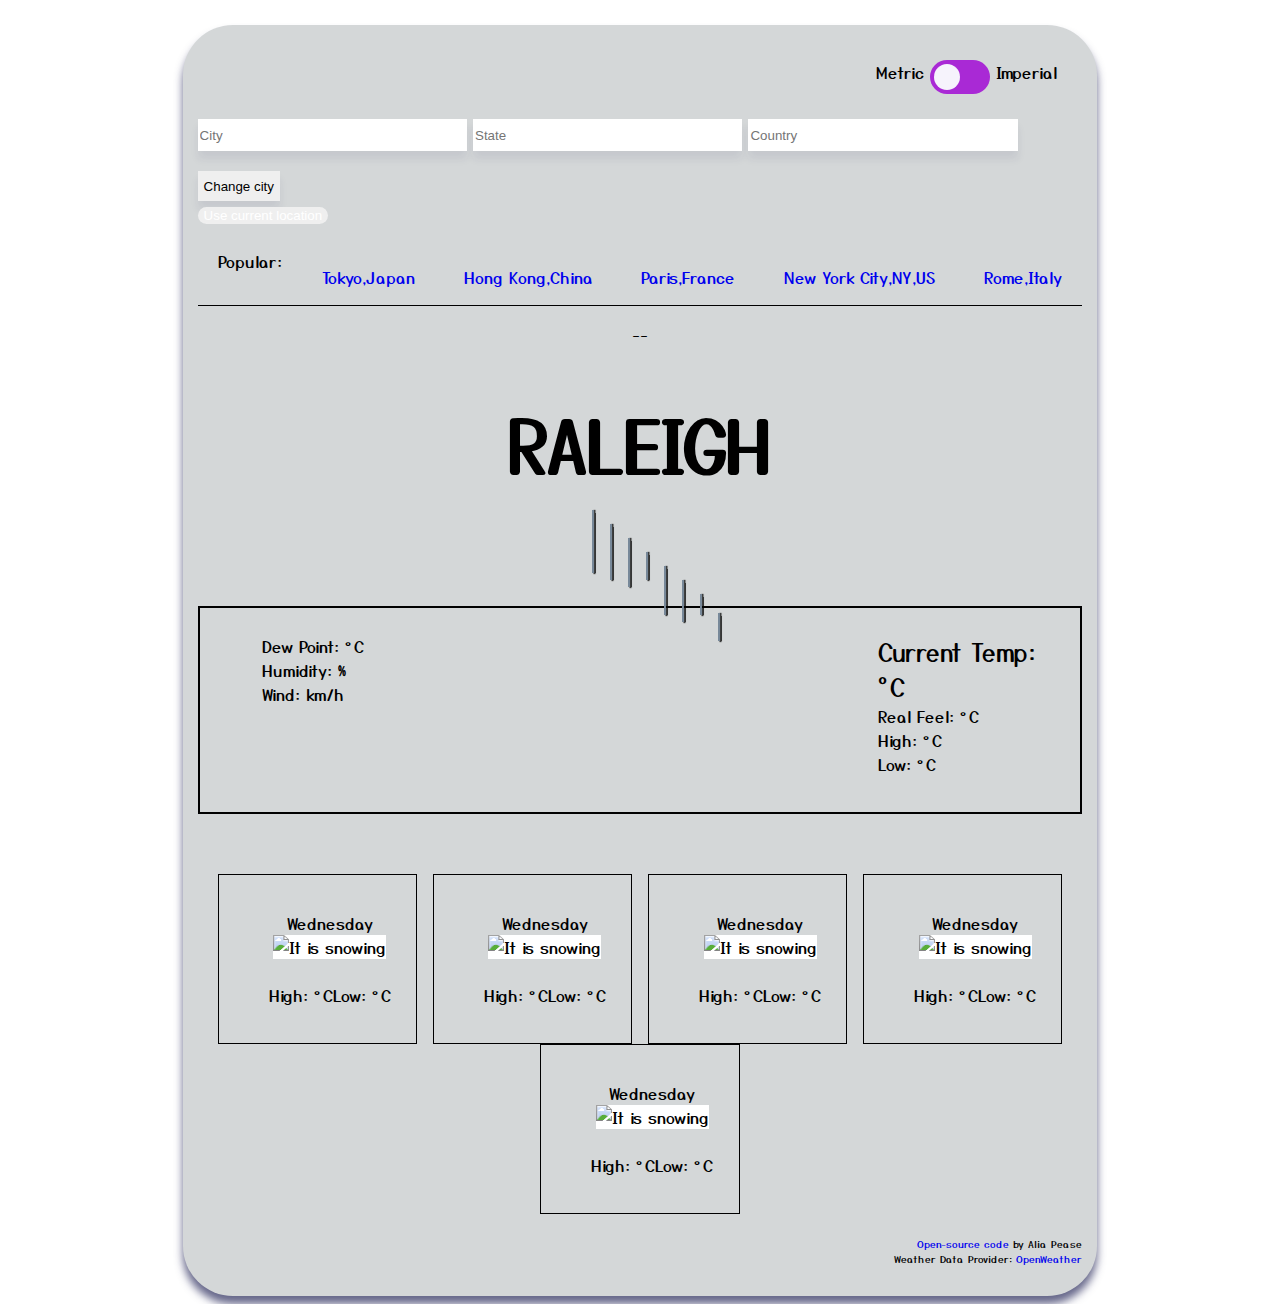
==== index.html @ 92ca6799 "finished sunny, working on foggy" ====
<!DOCTYPE html>
<html lang="en">
  <head>
    <link rel="preconnect" href="https://fonts.gstatic.com" />
    <link
      href="https://fonts.googleapis.com/css2?family=Yusei+Magic&display=swap"
      rel="stylesheet"
    />
    <meta charset="UTF-8" />
    <meta name="viewport" content="width=device-width, initial-scale=1.0" />
    <title>Weather App</title>
    <link
      href="https://cdn.jsdelivr.net/npm/bootstrap@5.0.0-beta1/dist/css/bootstrap.min.css"
      rel="stylesheet"
      integrity="sha384-giJF6kkoqNQ00vy+HMDP7azOuL0xtbfIcaT9wjKHr8RbDVddVHyTfAAsrekwKmP1"
      crossorigin="anonymous"
    />
    <link href="src/style.css" rel="stylesheet" />
    <script src="https://cdn.jsdelivr.net/npm/axios/dist/axios.min.js"></script>
  </head>
  <body>
    <div class="app">
      <div class="burger">
        <div class="line-1"></div>
        <div class="line-2"></div>
        <div class="line-3"></div>
      </div>
      <nav class="header-stuff">
        <!--Unit change bar-->
        <div id="current">
          <span id="metric">Metric</span>
          <label class="switch">
            <input type="checkbox" name="switchUnits" />
            <span class="slider round"></span>
          </label>
          <span id="Imperial">Imperial</span>
        </div>

        <!--Change City form-->
        <div class="cityForm">
          <div id="form">
            <form class="changeCity">
              <input type="text" placeholder="City" class="cityInput" />
              <input type="text" placeholder="State" class="stateInput" />
              <input type="text" placeholder="Country" class="countryInput" />
              <br />
              <div class="buttons">
                <input
                  type="submit"
                  value="Change city"
                  class="citySubmit"
                  id="citySubmit"
                />

                <div id="button">
                  <button id="currentLocation">Use current location</button>
                </div>
              </div>
            </form>
          </div>
        </div>
        <br />

        <!--Popular city tabs-->
        <nav class="crumbs">
          <div class="popular">Popular:</div>
          <ul class="pop-links">
            <li class="crumb" id="Tokyo">
              <a href="#">Tokyo,Japan</a>
            </li>
            <li class="crumb" id="Hong-Kong">
              <a href="#">Hong Kong,China</a>
            </li>
            <li class="crumb" id="Paris">
              <a href="#">Paris,France</a>
            </li>
            <li class="crumb" id="NY">
              <a href="#">New York City,NY,US</a>
            </li>
            <li class="crumb" id="Rome">
              <a href="#">Rome,Italy</a>
            </li>
          </ul>
        </nav>
      </nav>

      <!--current city display-->
      <div id="currentCity">
        <p>
          <span class="date">--</span>
        </p>
        <h1 id="search">Raleigh</h1>

        <p id="coordinates"></p>
      </div>
      <br /><br />
      <div class="currentWeather">
        <div class="extraBox cbox">
          <ul>
            <li class="extra">
              Dew Point: <span id="dew" class="unit-0"></span
              ><span class="unit">°C</span>
            </li>
            <li class="extra">Humidity: <span id="humidity"></span>%</li>
            <li class="extra">
              Wind: <span class="windDi"></span
              ><span class="unit-1" id="wind"></span
              ><span class="unit1">km/h</span> <span class="windDe"></span>
            </li>
          </ul>
        </div>
        <div class="imgBox cbox">
          <div class="weather-img">
            <div class="rain-cloud">
              <div class="mist mist_style_1"></div>
              <div class="weather-ani fog">
                <div class="misty"></div>
                <div class="misty"></div>
                <div class="misty"></div>
                <div class="misty"></div>
                <div class="misty"></div>
                <div class="misty"></div>
                <div class="misty"></div>
                <div class="misty"></div>
              </div>
            </div>
          </div>
          <br />
          <h2 id="weatherDescription" class="weatherD"></h2>
        </div>
        <div class="dateBox cbox">
          <ul>
            <li id="tempNow">
              Current Temp:
              <span class="tempNum unit-0"></span><span class="unit">°C</span>
            </li>
            <li>
              Real Feel:
              <span class="realFeel unit-0"></span><span class="unit">°C</span>
            </li>
            <li>
              High:
              <span class="temp-max unit-0"></span><span class="unit">°C</span>
            </li>

            <li>
              Low:
              <span class="temp-min unit-0"></span>
              <span class="unit">°C</span>
            </li>
          </ul>
        </div>
      </div>

      <br /><br />

      <div class="fiveDay">
        <div class="day1 future">
          <ul>
            <li class="date1">Wednesday</li>
            <li>
              <img
                class="img1 icon"
                src="https://ssl.gstatic.com/onebox/weather/48/snow_s_cloudy.png"
                alt="It is snowing"
              />
            </li>
            <li class="weatherD" id="weather-1"></li>
            <br />
            <li>
              <div class="highLow">
                <div id="high1">
                  High: <span class="tempNum1 unit-0"></span
                  ><span class="unit">°C</span>
                </div>
                <div id="low1">
                  Low: <span class="tempNum1-1 unit-0"></span
                  ><span class="unit">°C</span>
                </div>
              </div>
            </li>
          </ul>
        </div>
        <div class="day2 future">
          <ul>
            <li class="date2">Wednesday</li>
            <li>
              <img
                class="img2 icon"
                src="https://ssl.gstatic.com/onebox/weather/48/snow_s_cloudy.png"
                alt="It is snowing"
              />
            </li>
            <li class="weatherD" id="weather-2"></li>
            <br />
            <li>
              <div class="highLow">
                <div id="high2">
                  High: <span class="tempNum2 unit-0"></span
                  ><span class="unit">°C</span>
                </div>
                <div id="low2">
                  Low:
                  <span class="tempNum2-2 unit-0"></span>
                  <span class="unit">°C</span>
                </div>
              </div>
            </li>
          </ul>
        </div>
        <div class="day3 future">
          <ul>
            <li class="date3">Wednesday</li>
            <li>
              <img
                class="img3 icon"
                src="https://ssl.gstatic.com/onebox/weather/48/snow_s_cloudy.png"
                alt="It is snowing"
              />
            </li>
            <li class="weatherD" id="weather-3"></li>
            <br />
            <li>
              <div class="highLow">
                <div id="high3">
                  High: <span class="tempNum3 unit-0"></span
                  ><span class="unit">°C</span>
                </div>
                <div id="low3">
                  Low: <span class="tempNum3-3 unit-0"></span
                  ><span class="unit">°C</span>
                </div>
              </div>
            </li>
          </ul>
        </div>
        <div class="day4 future">
          <ul>
            <li class="date4">Wednesday</li>
            <li>
              <img
                class="img1 icon"
                src="https://ssl.gstatic.com/onebox/weather/48/snow_s_cloudy.png"
                alt="It is snowing"
              />
            </li>
            <li class="weatherD" id="weather-4"></li>
            <br />
            <li>
              <div class="highLow">
                <div id="high4">
                  High: <span class="tempNum4 unit-0"></span
                  ><span class="unit">°C</span>
                </div>
                <div id="low4">
                  Low: <span class="tempNum4-4 unit-0"></span
                  ><span class="unit">°C</span>
                </div>
              </div>
            </li>
          </ul>
        </div>
        <div class="day5 future">
          <ul>
            <li class="date5">Wednesday</li>
            <li>
              <img
                class="img1 icon"
                src="https://ssl.gstatic.com/onebox/weather/48/snow_s_cloudy.png"
                alt="It is snowing"
              />
            </li>
            <li class="weatherD" id="weather-5"></li>
            <br />
            <li>
              <div class="highLow">
                <div id="high5">
                  High: <span class="tempNum5 unit-0"></span
                  ><span class="unit">°C</span>
                </div>
                <div id="low5">
                  Low: <span class="tempNum5-5 unit-0"></span
                  ><span class="unit">°C</span>
                </div>
              </div>
            </li>
          </ul>
        </div>
        <br /><br />
      </div>
      <footer>
        <p>
          <span
            ><a href="https://github.com/apease-9/weather-app"
              >Open-source code</a
            >
            by Alia Pease</span
          >
          <br />
          <span id="WeatherData"
            >Weather Data Provider:
            <a href="https://openweathermap.org/">OpenWeather</a></span
          >
        </p>
      </footer>
    </div>
  </body>
  <script src="src/script.js"></script>
</html>
---- src/style.css ----
/* ==============================================
Table of Contents:
1. Background
2. Large aspects
3. Change Units Slider
4. City Change Form, Current Location Button, and Poplar Cities
5. Current City Display
6. 5 day forecast
7.Footer
8.Mobile view
9. Keyframes for mobile view
10. Image changes
================================================== */

/* ========
Background
=========== */
body {
  background-repeat: no-repeat;
  background-attachment: fixed;
  background-image: #000;
  background-size: 800%;
  animation: bg-animation 50s infinite alternate;
}
@keyframes bg-animation {
  0% {
    background-position: left;
  }
  100% {
    background-position: right;
  }
}

.app {
  background: #d4d7d8;
  margin: 2% auto 0;
  padding: 10px 15px 20px;
  height: 100%;
  font-family: "Yusei Magic", sans-serif;
  border-radius: 50px;
  max-width: 70%;
  align-content: center;
  box-shadow: rgba(37, 39, 89, 0.7) 0px 8px 8px 0;
}
/* ========
Large aspects
=========== */
.header-stuff {
  border-bottom: 1px solid;
}
a {
  text-decoration: none;
}
.icon {
  background: white;
  justify-self: center;
}
.weatherD {
  text-transform: capitalize;
}

/* ========
Change Units Slider
=========== */
/* Hides Checkbox */
.switch input {
  opacity: 0;
  width: 0;
  height: 0;
}
/* Slider */
.slider {
  position: absolute;
  cursor: pointer;
  top: 0;
  left: 0;
  right: 0;
  bottom: 0;
  background-color: #a109d4d8;
  transition: 1.5s;
  border-radius: 34px;
}
.switch {
  position: relative;
  display: inline-block;
  width: 60px;
  height: 34px;
}
.slider:before {
  position: absolute;
  content: " ";
  height: 26px;
  width: 26px;
  left: 4px;
  bottom: 4px;
  background-color: rgb(246, 243, 252);
  transition: 0.4s;
}
input:checked + .slider {
  background-color: #008cff8c;
}
input:checked + .slider:before {
  transform: translateX(26px);
}
.slider.round:before {
  border-radius: 50%;
}
#current {
  text-align: right;
  padding: 25px;
}
/* ========
City Change Form, Current Location Button, and Poplar Cities
=========== */
.cityInput,
.stateInput,
.countryInput {
  width: 30%;
  height: 30px;
  margin-bottom: 20px;
  border: none;
  box-shadow: rgba(37, 39, 89, 0.08) 0px 8px 8px 0;
}
.citySubmit {
  height: 30px;
  border: none;
  box-shadow: rgba(37, 39, 89, 0.08) 0px 8px 8px 0;
  transition: 300ms ease-in-out;
}
.citySubmit,
#currentLocation {
  text-align: center;
  align-self: center;
}
#currentLocation {
  border-radius: 50px;
  color: #ffffff;
  transition: 300ms ease-in-out;
  border: none;
  display: inline-block;
  left: 12;
  top: -3;
}
.crumbs {
  text-align: center;
  display: flex;
  min-height: fit-content;
  justify-content: space-around;
}
.popular {
  padding-left: 20px;
}
.pop-links {
  display: flex;
  width: 90%;
  justify-content: space-between;
  list-style: none;
  padding-right: 20px;
}
/* ========
Current City Display
=========== */
#currentCity {
  text-align: center;
}
#search {
  font-size: 70px;
  font-weight: bold;
  text-transform: uppercase;
}
#coordinates,
#timezoneP {
  font-size: 12px;
  padding-top: 5px;
}
.currentWeather {
  display: flex;
  justify-content: space-around;
  flex-flow: wrap;
  border: 2px solid;
}
.currentWeather li {
  display: block;
  margin: 0;
}
.cbox {
  border: none;
  align-content: center;
  padding: 10px;
  width: 30%;
  height: 30%;
}
.dateBox {
  align-content: right;
  width: 25%;
  height: 25%;
}
#tempNow {
  font-size: 24px;
  justify-content: center;
}
.extra {
  line-height: 24px;
}

/* ========
5 day forecast
=========== */
.fiveDay {
  display: flex;
  flex-flow: wrap;
  justify-content: center;
  padding: 12px;
  text-align: center;
  align-content: flex-start;
}
.fiveDay li {
  list-style: none;
  display: flex;
  align-items: center;
  justify-content: center;
}
.future {
  align-items: center;
  flex-basis: 20%;
  padding: 20px;
  padding-left: 5px;
  width: 80%;
  height: 80%;
  border: 1px solid;
  margin: 0 auto;
}
.future h3 {
  font-size: 15px;
  padding: 0;
}
.highLow {
  display: flex;
  flex-flow: wrap;
}
/* ========
Footer
=========== */
footer p {
  font-size: 10px;
  text-align: right;
}

/* ========
Mobile View
=========== */

.burger {
  position: absolute;
  right: 0;
  top: 10;
  display: none;
  background-color: #ffffff;
}
.burger div {
  width: 25px;
  height: 2px;
  margin: 5px;
  background-color: rgb(17, 15, 11);
}

@media screen and (max-width: 760px) {
  body {
    overflow-x: hidden;
  }
  .header-stuff {
    position: absolute;
    right: 0;
    height: 92vh;
    top: 2;
    background-color: blanchedalmond;
    display: flex;
    text-align: center;
    flex-direction: column;
    box-sizing: border-box;
    align-items: center;
    width: 50%;
    transform: translateX(100%);
    transition: transform 300ms cubic-bezier(0.5, 0, 0.5, 1);
  }

  .popular {
    display: none;
  }
  .pop-links {
    flex-direction: column;
    padding-top: 30px;
  }
  .burger {
    display: block;
    cursor: pointer;
  }
  /* nav pops out */
  .pop {
    animation: boomerang_in 1.5s ease forwards;
  }
  .pop .line-1 {
    animation: spinLine-1 200ms ease-in;
    transform: rotate(45deg) translateY(5px) translateX(5px);
  }
  .pop .line-2 {
    animation: disLine-2 100ms ease-in;
    opacity: 0;
  }
  .pop .line-3 {
    animation: spinLine-3 200ms ease-in;
    transform: rotate(-45deg) translateY(-6px) translateX(4px);
  }
  /* Nav hides again */
  .shrink {
    animation: boomerang_out 1s ease forwards;
  }
  .shrink .line-1 {
    animation: shrink1 200ms ease-in;
  }
  .shrink .line-2 {
    animation: shrink2 200ms ease-in;
  }
  .shrink .line-3 {
    animation: shrink3 200ms ease-in;
  }
}

/* ========
Keyframes for mobile view
=========== */

/* Entrances */
@keyframes boomerang_in {
  0% {
    transform: translateX(0);
  }

  60% {
    transform: translateX(-1020%);
  }

  100% {
    transform: translateX(-1000%);
  }
}
@keyframes spinLine-1 {
  0% {
    transform: rotate(0);
  }
  50% {
    transform: rotate(80deg) translateY(5px) translateX(5px);
  }
  100% {
    transform: rotate(45deg) translateY(5px) translateX(5px);
  }
}
@keyframes disLine-2 {
  0% {
    opacity: 1;
  }
  50% {
    opacity: 0.5;
  }
  100% {
    opacity: 0;
  }
}
@keyframes spinLine-3 {
  0% {
    transform: rotate(0);
  }
  50% {
    transform: rotate(-80deg) translateY(-6px) translateX(4px);
  }
  100% {
    transform: rotate(-45deg) translateY(-6px) translateX(4px);
  }
}
/* Exits */
@keyframes boomerang_out {
  0% {
    transform: translateX(-1000%);
  }

  60% {
    transform: translateX(-1010%);
  }

  100% {
    transform: translateX(0);
  }
}

@keyframes shrink1 {
  0% {
    transform: rotate(45deg) translateY(5px) translateX(5px);
  }
  50% {
    transform: rotate(80deg) translateY(5px) translateX(5px);
  }
  100% {
    transform: rotate(0);
  }
}

@keyframes shrink2 {
  0% {
    opacity: 0;
  }
  50% {
    opacity: 0.5;
  }
  100% {
    opacity: 1;
  }
}

@keyframes shrink3 {
  0% {
    transform: rotate(-45deg) translateY(-6px) translateX(4px);
  }
  50% {
    transform: rotate(-80deg) translateY(-6px) translateX(4px);
  }
  100% {
    transform: rotate(0);
  }
}

/* ========
Image changes
=========== */

/*Rain*/
.cloud {
  width: 200px;
  height: 50px;
  background-color: #000;
  border-radius: 30px;
  position: relative;
}
.cloud_style_1::before {
  content: " ";
  display: block;
  width: 50px;
  height: 50px;
  top: -20px;
  left: 25px;
  background-color: #000;
  border-radius: 30px;
  position: relative;
  box-shadow: 40px -10px 0 20px #000, 80px -10px 0 10px #000,
    115px -5px 0 -10px #000;
}
.rain {
  width: 180px;
  height: 140px;
}
.drop {
  position: relative;
  float: right;
  width: 2px;
  margin: -10px;
  left: 20px;
  background: #789;
  box-shadow: 1px 0.5px 1px 0.5px rgba(0, 0, 0, 0.75);
  animation: rain 0.8s infinite ease-out;
}

.drop:nth-child(1) {
  height: 15px;
  top: 5px;
  left: 0%;
  animation-delay: -1s;
}
.drop:nth-child(2) {
  height: 20px;
  top: 5px;
  left: -10%;
  animation-delay: -1.4s;
}
.drop:nth-child(3) {
  height: 15px;
  top: 5px;
  left: -20%;
  animation-delay: -1.6s;
}
.drop:nth-child(4) {
  height: 10px;
  top: 10px;
  left: -30%;
  animation-delay: -1.2s;
}
.drop:nth-child(5) {
  height: 20px;
  top: 15px;
  left: -40%;
  animation-delay: -1.6s;
}
.drop:nth-child(6) {
  height: 10px;
  top: 15px;
  left: -50%;
  animation-delay: -1.3s;
}
.drop:nth-child(7) {
  height: 15px;
  top: 15px;
  left: -60%;
  animation-delay: -2s;
}
.drop:nth-child(8) {
  height: 10px;
  top: 15px;
  left: -70%;
  animation-delay: -1.8s;
}

@keyframes rain {
  0% {
    opacity: 0;
    transform: translate(0, 0) rotate(25deg);
  }
  100% {
    opacity: 0.2px;
    transform: translate(-40px, 100px) rotate(25deg);
  }
}

/* Cloudy */
.cloud_style_2::before {
  content: " ";
  display: block;
  width: 50px;
  height: 50px;
  top: -20px;
  left: 20px;
  background-color: #000;
  border-radius: 30px;
  position: absolute;
  box-shadow: 80px 0 0 10px #000, 40px 0 0 20px #000, 110px 0 0 -5px #000,
    80px 25px 0 10px #000, 40px 25px 0 20px #000, 0 40px 0 -5px #000,
    120px 22px 0 10px #000, 100px -30px 0 10px #fff, 60px -30px 0 10px #fff,
    130px -10px 0 10px #fff;
}

/*Snow*/
.snow {
  width: 180px;
  height: 140px;
}
.fall {
  position: relative;
  float: right;
  width: 6px;
  height: 6px;
  margin: -10px;
  left: 20px;
  background: #789;
  border-radius: 50%;
  box-shadow: 1px 0.5px 1px 0.5px rgba(0, 0, 0, 0.75);
  animation: snowfall 5s infinite ease-out;
}
@keyframes snowfall {
  0% {
    opacity: 0;
    transform: translate(-30px, 0);
  }
  100% {
    opacity: 0.2px;
    transform: translate(-60px, 100px);
  }
}
.fall:nth-child(1) {
  animation-delay: -4.18;
}
.fall:nth-child(2) {
  left: -5%;
  animation-delay: -1s;
}
.fall:nth-child(3) {
  left: -15%;
  animation-delay: -3.5s;
}
.fall:nth-child(4) {
  left: -25%;
  animation-delay: -4.9s;
}
.fall:nth-child(5) {
  left: -35%;
  animation-delay: -0.75s;
}
.fall:nth-child(6) {
  left: -45%;
  animation-delay: -2.7s;
}
.fall:nth-child(7) {
  left: -55%;
  animation-delay: -4.25s;
}
.fall:nth-child(8) {
  left: -65%;
  animation-delay: -1.3s;
}

/* Thunder */
.thunder {
  animation: flicker 2s infinite, bob 3s ease-in-out infinite;
}

.bolt {
  position: absolute;
  width: 80px;
  height: 800px;
  margin: 0 auto;
  left: 0;
  right: 0;
}
.bolt::before,
.bolt::after {
  content: "";
  position: absolute;
}

.bolt::before {
  width: 0;
  height: 0;
  left: -4px;
  top: 5px;
  border-style: solid;
  border-width: 0px 20px 27px 80px;
  border-color: transparent transparent #fbeb36 transparent;
  transform: rotate(-60deg);
}
.bolt::after {
  width: 0;
  height: 0;
  left: 4px;
  top: -40px;
  border-style: solid;
  border-width: 0px 20px 27px 80px;
  border-color: transparent transparent #fbeb36 transparent;
  transform: rotate(-60deg) scaleY(-1) scaleX(-1);
}
.bolt-mini {
  height: 150px;
}
@keyframes flicker {
  0% {
    opacity: 1;
  }
  4% {
    opacity: 0;
  }
  6% {
    opacity: 0.6;
  }
  8% {
    opacity: 0.2;
  }
  10% {
    opacity: 0.9;
  }
}

@keyframes bob {
  0%,
  100% {
    transform: translateY(0);
  }
  50% {
    transform: translateY(5px);
  }
}

/* Sunny */
.sunny {
  height: 150px;
  width: 150px;
  position: relative;
  margin: 0 auto;
  top: calc(50% - 65px);
}

.sun_style_1 {
  height: 150px;
  width: 150px;
  z-index: 1;
  background: #ffeb90;
  position: absolute;
  border-radius: 50%;
  box-shadow: 0px 0px 100px rgb(252, 252, 144);
}
.shine {
  animation: sunshine 15s linear infinite;
  box-shadow: 0px 0px 100px rgb(255, 239, 97);
  height: 150px;
  width: 150px;
}
.ray {
  background: #ffdd4a;
  width: 150px;
  height: 150px;
  position: absolute;
}

.ray:nth-child(1) {
  transform: rotate(30deg);
}
.ray:nth-child(2) {
  transform: rotate(60deg);
}
@keyframes sunshine {
  0% {
    transform: rotate(0deg);
  }
  100% {
    transform: rotate(360deg);
  }
}

/*Misty*/
.fog {
  width: 180px;
  height: 140px;
}
.misty {
  position: relative;
  float: right;
  width: 2px;
  margin: -10px;
  left: 20px;
  background: #789;
  box-shadow: 1px 0.5px 1px 0.5px rgba(0, 0, 0, 0.75);
  animation: mist 4s infinite ease-out;
}

.misty:nth-child(1) {
  height: 20%;
  top: 5px;
  left: 0%;
  animation-delay: -1s;
}
.misty:nth-child(2) {
  height: 15%;
  top: -10%;
  left: -10%;
  animation-delay: -1.4s;
}
.misty:nth-child(3) {
  height: 30%;
  top: -20%;
  left: -20%;
  animation-delay: -1.6s;
}
.misty:nth-child(4) {
  height: 35%;
  top: -30%;
  left: -30%;
  animation-delay: -1.2s;
}
.misty:nth-child(5) {
  height: 20%;
  top: -40%;
  left: -40%;
  animation-delay: -1.6s;
}
.misty:nth-child(6) {
  height: 35%;
  top: -50%;
  left: -50%;
  animation-delay: -1.3s;
}
.misty:nth-child(7) {
  height: 40%;
  top: -60%;
  left: -60%;
  animation-delay: -2s;
}
.misty:nth-child(8) {
  height: 45%;
  top: -70%;
  left: -70%;
  animation-delay: -1.8s;
}
@keyframes mist {
  0% {
    opacity: 0;
    transform: translate(0, 0) rotate(90deg);
  }
  100% {
    opacity: 0.2px;
    transform: translate(-40px, 0) rotate(90deg);
  }
}
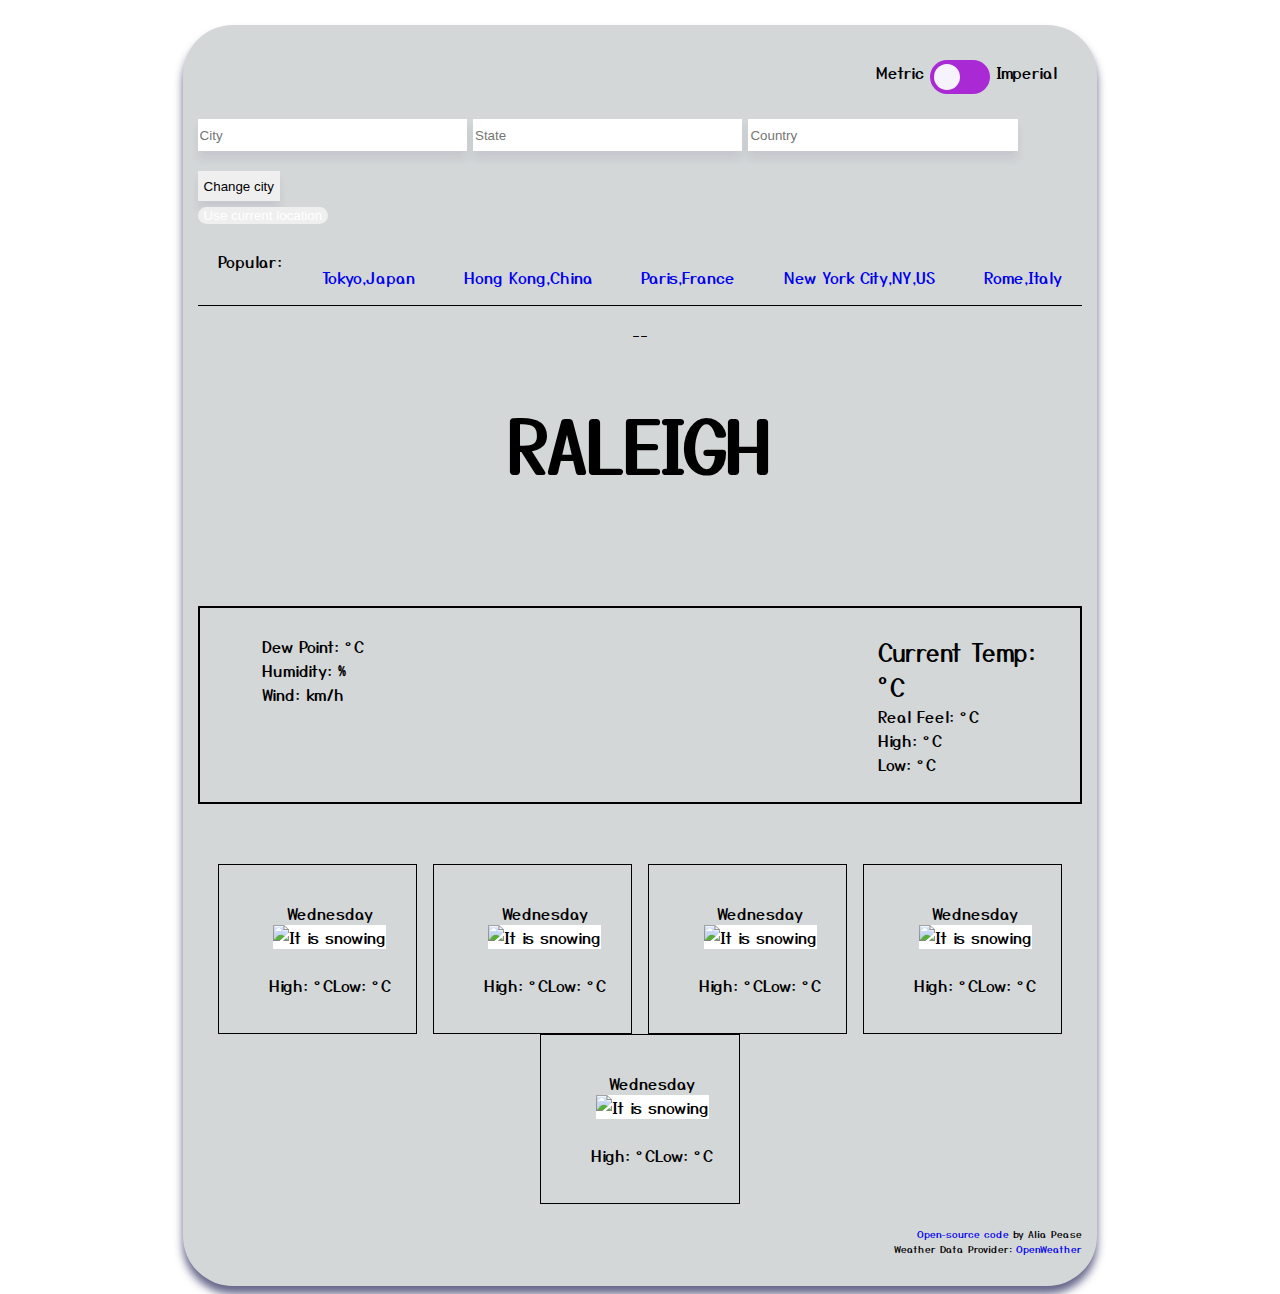
==== commit 25fb21bc: "Changed to general terms" ====
--- a/index.html
+++ b/index.html
@@ -111,17 +111,17 @@
         </div>
         <div class="imgBox cbox">
           <div class="weather-img">
-            <div class="rain-cloud">
-              <div class="mist mist_style_1"></div>
-              <div class="weather-ani fog">
-                <div class="misty"></div>
-                <div class="misty"></div>
-                <div class="misty"></div>
-                <div class="misty"></div>
-                <div class="misty"></div>
-                <div class="misty"></div>
-                <div class="misty"></div>
-                <div class="misty"></div>
+            <div class="main-img">
+              <div class="img-style"></div>
+              <div class="img-ani">
+                <div class="img-ani-child"></div>
+                <div class="img-ani-child"></div>
+                <div class="img-ani-child"></div>
+                <div class="img-ani-child"></div>
+                <div class="img-ani-child"></div>
+                <div class="img-ani-child"></div>
+                <div class="img-ani-child"></div>
+                <div class="img-ani-child"></div>
               </div>
             </div>
           </div>
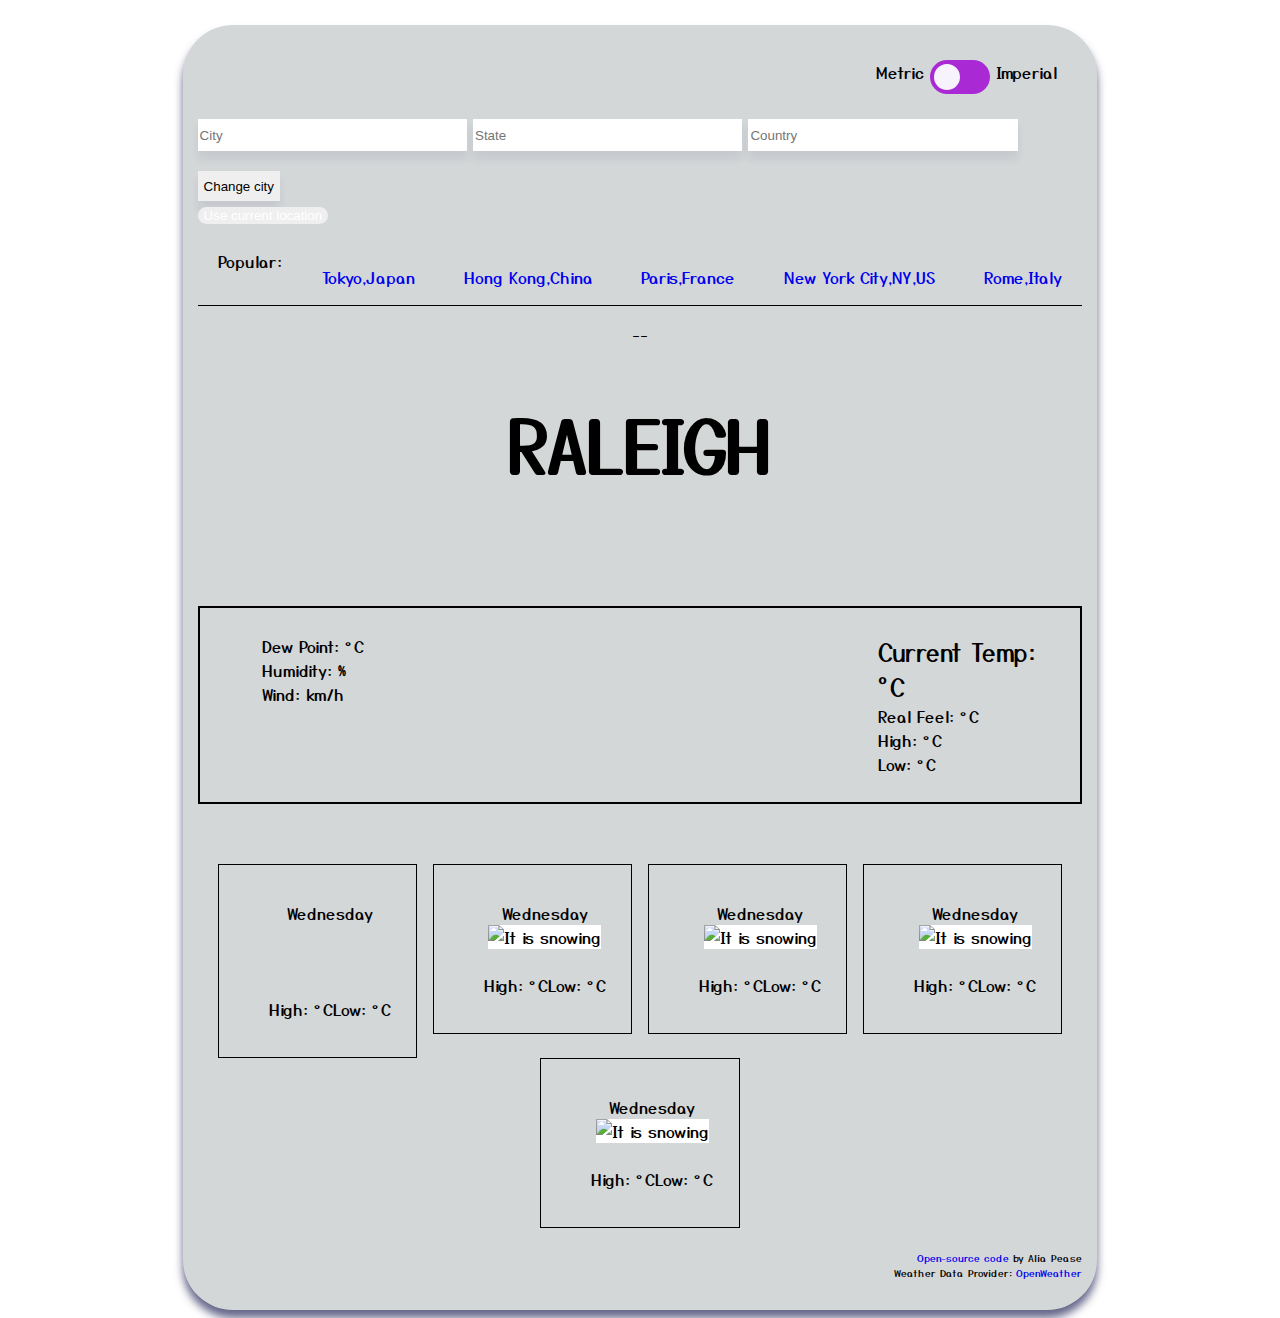
==== commit a8844997: "added in statement to change icons" ====
--- a/index.html
+++ b/index.html
@@ -110,6 +110,9 @@
           </ul>
         </div>
         <div class="imgBox cbox">
+          <h2 id="weatherDescription" class="weatherD"></h2>
+          <br />
+          <br />
           <div class="weather-img">
             <div class="main-img">
               <div class="img-style"></div>
@@ -125,8 +128,6 @@
               </div>
             </div>
           </div>
-          <br />
-          <h2 id="weatherDescription" class="weatherD"></h2>
         </div>
         <div class="dateBox cbox">
           <ul>
@@ -158,13 +159,25 @@
         <div class="day1 future">
           <ul>
             <li class="date1">Wednesday</li>
-            <li>
-              <img
-                class="img1 icon"
-                src="https://ssl.gstatic.com/onebox/weather/48/snow_s_cloudy.png"
-                alt="It is snowing"
-              />
-            </li>
+            <br />
+            <li>
+              <div class="weather-img-1">
+                <div class="main-img-1">
+                  <div class="img-style-1"></div>
+                  <div class="img-ani-1 .f_stripe">
+                    <div class="img-ani-child-1"></div>
+                    <div class="img-ani-child-1"></div>
+                    <div class="img-ani-child-1"></div>
+                    <div class="img-ani-child-1"></div>
+                    <div class="img-ani-child-1"></div>
+                    <div class="img-ani-child-1"></div>
+                    <div class="img-ani-child-1"></div>
+                    <div class="img-ani-child-1"></div>
+                  </div>
+                </div>
+              </div>
+            </li>
+            <br />
             <li class="weatherD" id="weather-1"></li>
             <br />
             <li>
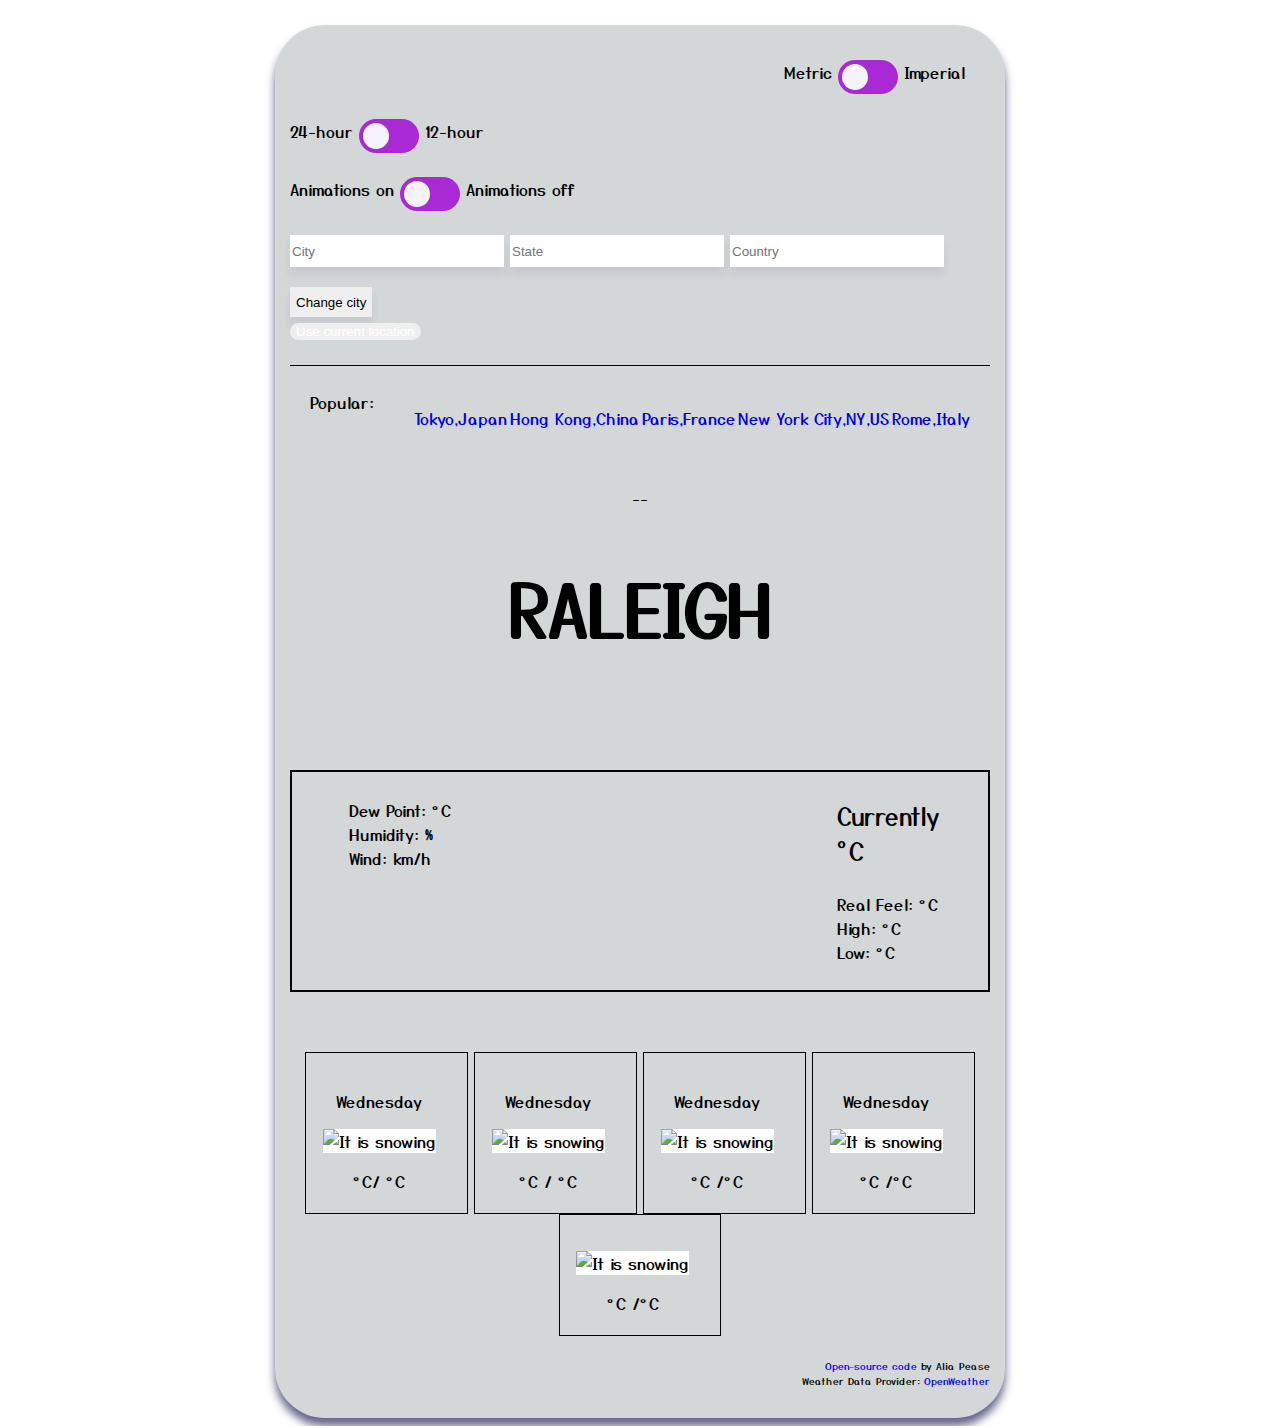
==== commit 10a8a5b5: "Added buttons to toggle animations and time (don't work right now)" ====
--- a/index.html
+++ b/index.html
@@ -36,6 +36,26 @@
           <span id="Imperial">Imperial</span>
         </div>
 
+        <div id="current-time">
+          <span id="24-hour">24-hour</span>
+          <label class="switch">
+            <input type="checkbox" name="switchtime" />
+            <span class="slider round"></span>
+          </label>
+          <span id="12-hour">12-hour</span>
+        </div>
+        <br />
+
+        <div id="current-bg">
+          <span id="ani-on">Animations on</span>
+          <label class="switch">
+            <input type="checkbox" name="switchani" />
+            <span class="slider round"></span>
+          </label>
+          <span id="ani-off">Animations off</span>
+        </div>
+        <br />
+
         <!--Change City form-->
         <div class="cityForm">
           <div id="form">
@@ -44,14 +64,10 @@
               <input type="text" placeholder="State" class="stateInput" />
               <input type="text" placeholder="Country" class="countryInput" />
               <br />
-              <div class="buttons">
-                <input
-                  type="submit"
-                  value="Change city"
-                  class="citySubmit"
-                  id="citySubmit"
-                />
-
+              <div class="btn-group">
+                <button type="submit" class="citySubmit" id="citySubmit">
+                  Change city
+                </button>
                 <div id="button">
                   <button id="currentLocation">Use current location</button>
                 </div>
@@ -60,30 +76,31 @@
           </div>
         </div>
         <br />
-
-        <!--Popular city tabs-->
-        <nav class="crumbs">
-          <div class="popular">Popular:</div>
-          <ul class="pop-links">
-            <li class="crumb" id="Tokyo">
-              <a href="#">Tokyo,Japan</a>
-            </li>
-            <li class="crumb" id="Hong-Kong">
-              <a href="#">Hong Kong,China</a>
-            </li>
-            <li class="crumb" id="Paris">
-              <a href="#">Paris,France</a>
-            </li>
-            <li class="crumb" id="NY">
-              <a href="#">New York City,NY,US</a>
-            </li>
-            <li class="crumb" id="Rome">
-              <a href="#">Rome,Italy</a>
-            </li>
-          </ul>
-        </nav>
       </nav>
-
+      <br />
+
+      <!--Popular city tabs-->
+      <nav class="crumbs">
+        <div class="popular">Popular:</div>
+        <ul class="pop-links">
+          <li class="crumb" id="Tokyo">
+            <a href="#">Tokyo,Japan</a>
+          </li>
+          <li class="crumb" id="Hong-Kong">
+            <a href="#">Hong Kong,China</a>
+          </li>
+          <li class="crumb" id="Paris">
+            <a href="#">Paris,France</a>
+          </li>
+          <li class="crumb" id="NY">
+            <a href="#">New York City,NY,US</a>
+          </li>
+          <li class="crumb" id="Rome">
+            <a href="#">Rome,Italy</a>
+          </li>
+        </ul>
+      </nav>
+      <br />
       <!--current city display-->
       <div id="currentCity">
         <p>
@@ -94,212 +111,141 @@
         <p id="coordinates"></p>
       </div>
       <br /><br />
-      <div class="currentWeather">
-        <div class="extraBox cbox">
-          <ul>
-            <li class="extra">
-              Dew Point: <span id="dew" class="unit-0"></span
-              ><span class="unit">°C</span>
-            </li>
-            <li class="extra">Humidity: <span id="humidity"></span>%</li>
-            <li class="extra">
-              Wind: <span class="windDi"></span
-              ><span class="unit-1" id="wind"></span
-              ><span class="unit1">km/h</span> <span class="windDe"></span>
-            </li>
-          </ul>
-        </div>
-        <div class="imgBox cbox">
-          <h2 id="weatherDescription" class="weatherD"></h2>
-          <br />
-          <br />
-          <div class="weather-img">
-            <div class="main-img">
-              <div class="img-style"></div>
-              <div class="img-ani">
-                <div class="img-ani-child"></div>
-                <div class="img-ani-child"></div>
-                <div class="img-ani-child"></div>
-                <div class="img-ani-child"></div>
-                <div class="img-ani-child"></div>
-                <div class="img-ani-child"></div>
-                <div class="img-ani-child"></div>
-                <div class="img-ani-child"></div>
+      <div class="container">
+        <div class="currentWeather row">
+          <div class="extraBox cbox col-4">
+            <ul>
+              <li class="extra">
+                Dew Point: <span id="dew" class="unit-0"></span
+                ><span class="unit">°C</span>
+              </li>
+              <li class="extra">Humidity: <span id="humidity"></span>%</li>
+              <li class="extra">
+                Wind: <span class="windDi"></span
+                ><span class="unit-1" id="wind"></span
+                ><span class="unit1">km/h</span> <span class="windDe"></span>
+              </li>
+            </ul>
+          </div>
+          <div class="imgBox cbox col-4">
+            <h2 id="weatherDescription" class="weatherD"></h2>
+            <br />
+            <br />
+            <div class="weather-img">
+              <div class="main-img">
+                <div class="img-style"></div>
+                <div class="img-ani">
+                  <div class="img-ani-child"></div>
+                  <div class="img-ani-child"></div>
+                  <div class="img-ani-child"></div>
+                  <div class="img-ani-child"></div>
+                  <div class="img-ani-child"></div>
+                  <div class="img-ani-child"></div>
+                  <div class="img-ani-child"></div>
+                  <div class="img-ani-child"></div>
+                </div>
               </div>
             </div>
           </div>
-        </div>
-        <div class="dateBox cbox">
-          <ul>
-            <li id="tempNow">
-              Current Temp:
-              <span class="tempNum unit-0"></span><span class="unit">°C</span>
-            </li>
-            <li>
-              Real Feel:
-              <span class="realFeel unit-0"></span><span class="unit">°C</span>
-            </li>
-            <li>
-              High:
-              <span class="temp-max unit-0"></span><span class="unit">°C</span>
-            </li>
-
-            <li>
-              Low:
-              <span class="temp-min unit-0"></span>
-              <span class="unit">°C</span>
-            </li>
-          </ul>
+          <div class="dateBox cbox col-4">
+            <ul>
+              <li id="tempNow">
+                Currently
+                <span class="tempNum unit-0"></span><span class="unit">°C</span>
+              </li>
+              <br />
+              <li>
+                Real Feel:
+                <span class="realFeel unit-0"></span
+                ><span class="unit">°C</span>
+              </li>
+              <li>
+                High:
+                <span class="temp-max unit-0"></span
+                ><span class="unit">°C</span>
+              </li>
+
+              <li>
+                Low:
+                <span class="temp-min unit-0"></span
+                ><span class="unit">°C</span>
+              </li>
+            </ul>
+          </div>
         </div>
       </div>
 
       <br /><br />
-
-      <div class="fiveDay">
-        <div class="day1 future">
-          <ul>
-            <li class="date1">Wednesday</li>
-            <br />
-            <li>
-              <div class="weather-img-1">
-                <div class="main-img-1">
-                  <div class="img-style-1"></div>
-                  <div class="img-ani-1 .f_stripe">
-                    <div class="img-ani-child-1"></div>
-                    <div class="img-ani-child-1"></div>
-                    <div class="img-ani-child-1"></div>
-                    <div class="img-ani-child-1"></div>
-                    <div class="img-ani-child-1"></div>
-                    <div class="img-ani-child-1"></div>
-                    <div class="img-ani-child-1"></div>
-                    <div class="img-ani-child-1"></div>
-                  </div>
-                </div>
-              </div>
-            </li>
-            <br />
-            <li class="weatherD" id="weather-1"></li>
-            <br />
-            <li>
-              <div class="highLow">
-                <div id="high1">
-                  High: <span class="tempNum1 unit-0"></span
-                  ><span class="unit">°C</span>
-                </div>
-                <div id="low1">
-                  Low: <span class="tempNum1-1 unit-0"></span
-                  ><span class="unit">°C</span>
-                </div>
-              </div>
-            </li>
-          </ul>
-        </div>
-        <div class="day2 future">
-          <ul>
-            <li class="date2">Wednesday</li>
-            <li>
-              <img
-                class="img2 icon"
-                src="https://ssl.gstatic.com/onebox/weather/48/snow_s_cloudy.png"
-                alt="It is snowing"
-              />
-            </li>
-            <li class="weatherD" id="weather-2"></li>
-            <br />
-            <li>
-              <div class="highLow">
-                <div id="high2">
-                  High: <span class="tempNum2 unit-0"></span
-                  ><span class="unit">°C</span>
-                </div>
-                <div id="low2">
-                  Low:
-                  <span class="tempNum2-2 unit-0"></span>
-                  <span class="unit">°C</span>
-                </div>
-              </div>
-            </li>
-          </ul>
-        </div>
-        <div class="day3 future">
-          <ul>
-            <li class="date3">Wednesday</li>
-            <li>
-              <img
-                class="img3 icon"
-                src="https://ssl.gstatic.com/onebox/weather/48/snow_s_cloudy.png"
-                alt="It is snowing"
-              />
-            </li>
-            <li class="weatherD" id="weather-3"></li>
-            <br />
-            <li>
-              <div class="highLow">
-                <div id="high3">
-                  High: <span class="tempNum3 unit-0"></span
-                  ><span class="unit">°C</span>
-                </div>
-                <div id="low3">
-                  Low: <span class="tempNum3-3 unit-0"></span
-                  ><span class="unit">°C</span>
-                </div>
-              </div>
-            </li>
-          </ul>
-        </div>
-        <div class="day4 future">
-          <ul>
-            <li class="date4">Wednesday</li>
-            <li>
-              <img
-                class="img1 icon"
-                src="https://ssl.gstatic.com/onebox/weather/48/snow_s_cloudy.png"
-                alt="It is snowing"
-              />
-            </li>
-            <li class="weatherD" id="weather-4"></li>
-            <br />
-            <li>
-              <div class="highLow">
-                <div id="high4">
-                  High: <span class="tempNum4 unit-0"></span
-                  ><span class="unit">°C</span>
-                </div>
-                <div id="low4">
-                  Low: <span class="tempNum4-4 unit-0"></span
-                  ><span class="unit">°C</span>
-                </div>
-              </div>
-            </li>
-          </ul>
-        </div>
-        <div class="day5 future">
-          <ul>
-            <li class="date5">Wednesday</li>
-            <li>
-              <img
-                class="img1 icon"
-                src="https://ssl.gstatic.com/onebox/weather/48/snow_s_cloudy.png"
-                alt="It is snowing"
-              />
-            </li>
-            <li class="weatherD" id="weather-5"></li>
-            <br />
-            <li>
-              <div class="highLow">
-                <div id="high5">
-                  High: <span class="tempNum5 unit-0"></span
-                  ><span class="unit">°C</span>
-                </div>
-                <div id="low5">
-                  Low: <span class="tempNum5-5 unit-0"></span
-                  ><span class="unit">°C</span>
-                </div>
-              </div>
-            </li>
-          </ul>
-        </div>
-        <br /><br />
+      <div class="container">
+        <div class="fiveDay row">
+          <div class="day1 future col-2">
+            <p class="date1">Wednesday</p>
+            <img
+              class="img1 icon"
+              src="https://ssl.gstatic.com/onebox/weather/48/snow_s_cloudy.png"
+              alt="It is snowing"
+            />
+            <p class="weatherD" id="weather-1"></p>
+
+            <span class="tempNum1 unit-0"></span><span class="unit">°C</span>/
+            <span class="tempNum1-1 unit-0"></span><span class="unit">°C</span>
+          </div>
+          <div class="day2 future col-2">
+            <p class="date2">Wednesday</p>
+            <img
+              class="img2 icon"
+              src="https://ssl.gstatic.com/onebox/weather/48/snow_s_cloudy.png"
+              alt="It is snowing"
+            />
+            <p class="weatherD" id="weather-2"></p>
+            <span class="tempNum2 unit-0"></span><span class="unit">°C</span> /
+            <span class="tempNum2-2 unit-0"></span>
+            <span class="unit">°C</span>
+          </div>
+          <div class="day3 future col-2">
+            <p class="date3">Wednesday</p>
+            <img
+              class="img3 icon"
+              src="https://ssl.gstatic.com/onebox/weather/48/snow_s_cloudy.png"
+              alt="It is snowing"
+            />
+            <p class="weatherD" id="weather-3"></p>
+            <span class="tempNum3 unit-0"></span
+            ><span class="unit">°C</span> /<span
+              class="tempNum3-3 unit-0"
+            ></span
+            ><span class="unit">°C</span>
+          </div>
+          <div class="day4 future col-2">
+            <p class="date4">Wednesday</p>
+            <img
+              class="img4 icon"
+              src="https://ssl.gstatic.com/onebox/weather/48/snow_s_cloudy.png"
+              alt="It is snowing"
+            />
+            <p class="weatherD" id="weather-4"></p>
+            <span class="tempNum4 unit-0"></span
+            ><span class="unit">°C</span> /<span
+              class="tempNum4-4 unit-0"
+            ></span
+            ><span class="unit">°C</span>
+          </div>
+          <div class="day5 future col-2">
+            <p class="date5"></p>
+            <img
+              class="img5 icon"
+              src="https://ssl.gstatic.com/onebox/weather/48/snow_s_cloudy.png"
+              alt="It is snowing"
+            />
+            <p class="weatherD" id="weather-5"></p>
+            <span class="tempNum5 unit-0"></span
+            ><span class="unit">°C</span> /<span
+              class="tempNum5-5 unit-0"
+            ></span
+            ><span class="unit">°C</span>
+          </div>
+          <br /><br />
+        </div>
       </div>
       <footer>
         <p>
--- a/src/style.css
+++ b/src/style.css
@@ -38,7 +38,8 @@
   height: 100%;
   font-family: "Yusei Magic", sans-serif;
   border-radius: 50px;
-  max-width: 70%;
+  width: 70%;
+  max-width: 700px;
   align-content: center;
   box-shadow: rgba(37, 39, 89, 0.7) 0px 8px 8px 0;
 }
@@ -610,16 +611,16 @@
 }
 
 .bolt {
-  position: absolute;
+  position: relative;
   width: 80px;
-  height: 800px;
+  height: 50px;
   margin: 0 auto;
   left: 0;
   right: 0;
 }
 .bolt::before,
 .bolt::after {
-  content: "";
+  content: " ";
   position: absolute;
 }
 
@@ -643,9 +644,7 @@
   border-color: transparent transparent #fbeb36 transparent;
   transform: rotate(-60deg) scaleY(-1) scaleX(-1);
 }
-.bolt-mini {
-  height: 150px;
-}
+
 @keyframes flicker {
   0% {
     opacity: 1;
@@ -721,6 +720,28 @@
 }
 
 /*Misty*/
+.mist_style_1::before {
+  content: " ";
+  display: block;
+  width: 50px;
+  height: 50px;
+  top: -20px;
+  left: 25px;
+  background-color: #000;
+  border-radius: 30px;
+  position: relative;
+  box-shadow: -17px -5px 0 15px #000, 100px -5px 0 15px #000,
+    20px -15px 0 15px #000, 70px -25px 0 15px #000;
+}
+.mist {
+  width: 180px;
+  height: 39px;
+  top: 20px;
+  background-color: #000;
+  border-radius: 20px;
+  position: relative;
+}
+
 .fog {
   width: 180px;
   height: 140px;
@@ -733,64 +754,84 @@
   left: 20px;
   background: #789;
   box-shadow: 1px 0.5px 1px 0.5px rgba(0, 0, 0, 0.75);
-  animation: mist 4s infinite ease-out;
 }
 
 .misty:nth-child(1) {
-  height: 20%;
-  top: 5px;
-  left: 0%;
-  animation-delay: -1s;
+  height: 45%;
+  left: -20%;
+  top: 5%;
+  animation: mist 10s infinite alternate;
 }
 .misty:nth-child(2) {
-  height: 15%;
-  top: -10%;
-  left: -10%;
-  animation-delay: -1.4s;
+  height: 45%;
+  left: -70%;
+  top: 5%;
+  animation: mist 10s infinite alternate;
 }
 .misty:nth-child(3) {
-  height: 30%;
-  top: -20%;
+  height: 50%;
   left: -20%;
-  animation-delay: -1.6s;
+  top: 15%;
+  animation: misty 10s infinite alternate;
 }
 .misty:nth-child(4) {
-  height: 35%;
-  top: -30%;
+  height: 50%;
+  left: -80%;
+  top: 15%;
+  animation: misty 10s infinite alternate;
+}
+.misty:nth-child(5) {
+  height: 45%;
   left: -30%;
-  animation-delay: -1.2s;
-}
-.misty:nth-child(5) {
-  height: 20%;
-  top: -40%;
-  left: -40%;
-  animation-delay: -1.6s;
+  top: 30%;
+  animation: mist 10s infinite alternate;
 }
 .misty:nth-child(6) {
-  height: 35%;
-  top: -50%;
-  left: -50%;
-  animation-delay: -1.3s;
-}
-.misty:nth-child(7) {
-  height: 40%;
-  top: -60%;
-  left: -60%;
-  animation-delay: -2s;
-}
-.misty:nth-child(8) {
   height: 45%;
-  top: -70%;
-  left: -70%;
-  animation-delay: -1.8s;
-}
+  left: -80%;
+  top: 30%;
+  animation: mist 10s infinite alternate;
+}
+
 @keyframes mist {
   0% {
-    opacity: 0;
+    opacity: 0.2;
     transform: translate(0, 0) rotate(90deg);
   }
   100% {
-    opacity: 0.2px;
+    opacity: 0.8;
     transform: translate(-40px, 0) rotate(90deg);
   }
 }
+@keyframes misty {
+  0% {
+    opacity: 0.8;
+    transform: translate(-40px, 0) rotate(-90deg);
+  }
+  100% {
+    opacity: 0.2;
+    transform: translate(10px, 0) rotate(-90deg);
+  }
+}
+
+/*Five Day Forecast */
+.f_sun {
+  width: 50px;
+  height: 50px;
+  border-radius: 50%;
+  background: yellow;
+}
+.f_clouds::before {
+  content: " ";
+  left: -30px;
+  display: block;
+  width: 20px;
+  height: 20px;
+  background-color: #000;
+  border-radius: 30px;
+  position: relative;
+  box-shadow: 32px 0 0 4px #000, 16px 0 0 8px #000, 44px 0 0 -2px #000,
+    32px 10px 0 4px #000, 16px 10px 0 8px #000, 0 16px 0 -2px #000,
+    48px 8.8px 0 4px #000, 40px -12px 0 4px #fff, 24px -12px 0 4px #fff,
+    52px -4px 0 4px #fff;
+}
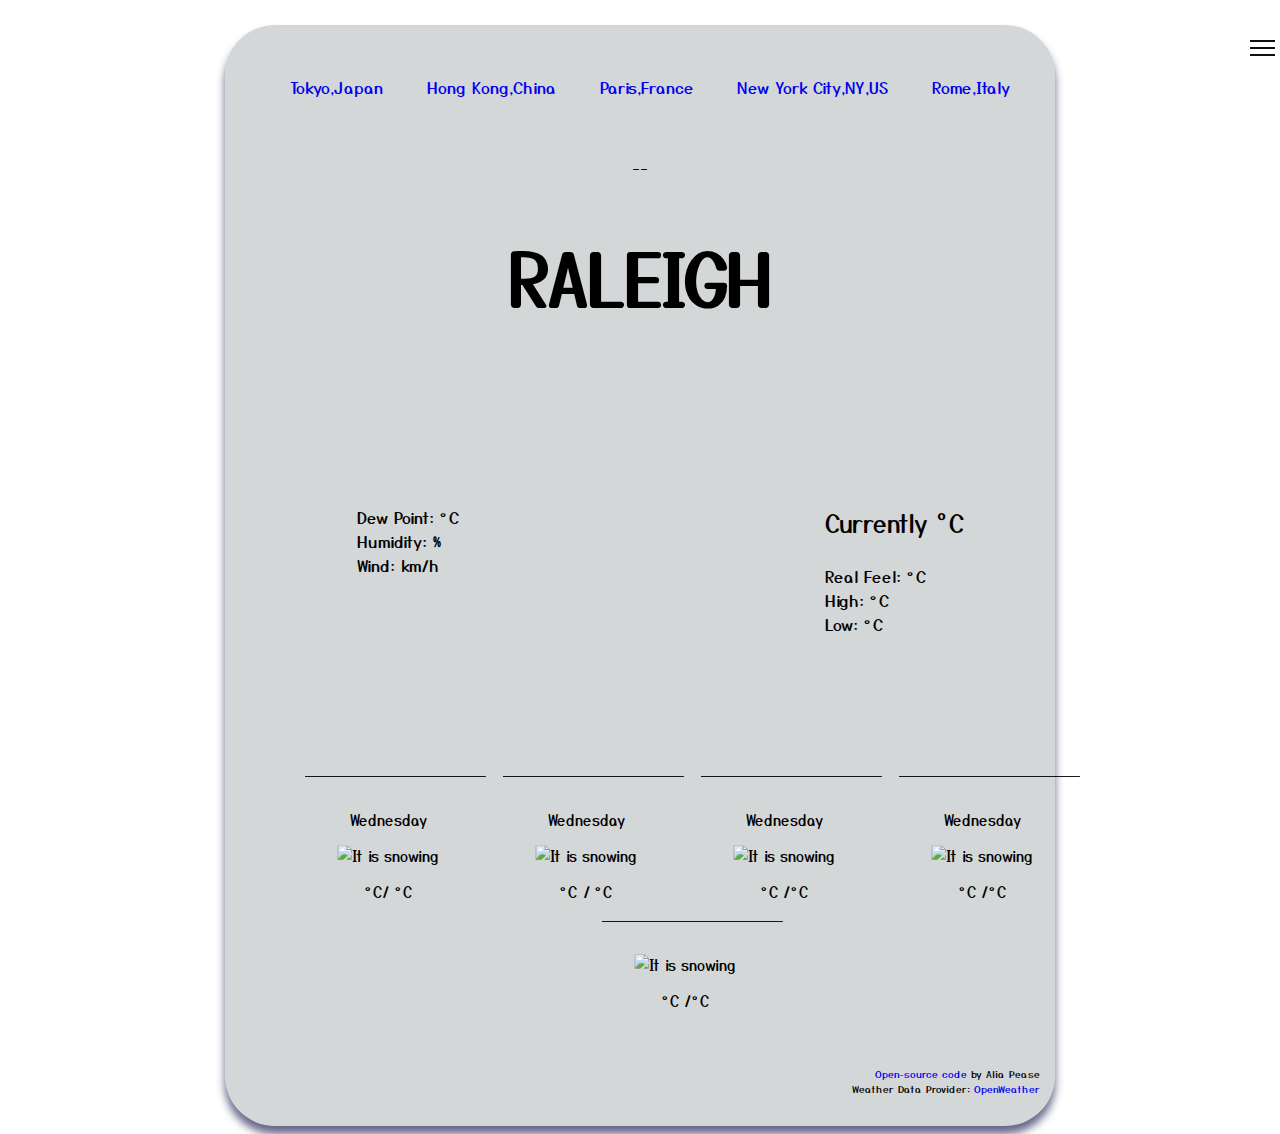
==== commit 9ce89941: "improved looks" ====
--- a/index.html
+++ b/index.html
@@ -39,7 +39,7 @@
         <div id="current-time">
           <span id="24-hour">24-hour</span>
           <label class="switch">
-            <input type="checkbox" name="switchtime" />
+            <input type="checkbox" name="switchTime" />
             <span class="slider round"></span>
           </label>
           <span id="12-hour">12-hour</span>
@@ -81,7 +81,6 @@
 
       <!--Popular city tabs-->
       <nav class="crumbs">
-        <div class="popular">Popular:</div>
         <ul class="pop-links">
           <li class="crumb" id="Tokyo">
             <a href="#">Tokyo,Japan</a>
--- a/src/style.css
+++ b/src/style.css
@@ -39,7 +39,7 @@
   font-family: "Yusei Magic", sans-serif;
   border-radius: 50px;
   width: 70%;
-  max-width: 700px;
+  max-width: 800px;
   align-content: center;
   box-shadow: rgba(37, 39, 89, 0.7) 0px 8px 8px 0;
 }
@@ -51,10 +51,6 @@
 }
 a {
   text-decoration: none;
-}
-.icon {
-  background: white;
-  justify-self: center;
 }
 .weatherD {
   text-transform: capitalize;
@@ -178,24 +174,27 @@
   display: flex;
   justify-content: space-around;
   flex-flow: wrap;
-  border: 2px solid;
 }
 .currentWeather li {
   display: block;
   margin: 0;
 }
 .cbox {
-  border: none;
-  align-content: center;
-  padding: 10px;
-  width: 30%;
-  height: 30%;
-}
+  margin: 0;
+  padding: 0;
+}
+.imgBox {
+  text-align: center;
+}
+.extraBox,
 .dateBox {
-  align-content: right;
-  width: 25%;
-  height: 25%;
-}
+  padding-top: 50px;
+  padding-bottom: 50px;
+}
+.dateBox {
+  padding-left: 20px;
+}
+
 #tempNow {
   font-size: 24px;
   justify-content: center;
@@ -228,7 +227,7 @@
   padding-left: 5px;
   width: 80%;
   height: 80%;
-  border: 1px solid;
+  border-top: 1px solid;
   margin: 0 auto;
 }
 .future h3 {
@@ -238,6 +237,10 @@
 .highLow {
   display: flex;
   flex-flow: wrap;
+}
+.icon {
+  background: transparent;
+  justify-self: center;
 }
 /* ========
 Footer
@@ -265,7 +268,7 @@
   background-color: rgb(17, 15, 11);
 }
 
-@media screen and (max-width: 760px) {
+@media screen and (max-width: 20000px) {
   body {
     overflow-x: hidden;
   }
@@ -274,24 +277,23 @@
     right: 0;
     height: 92vh;
     top: 2;
-    background-color: blanchedalmond;
+    background-color: rgb(206, 204, 204);
     display: flex;
     text-align: center;
     flex-direction: column;
     box-sizing: border-box;
     align-items: center;
     width: 50%;
+    max-width: 450px;
     transform: translateX(100%);
     transition: transform 300ms cubic-bezier(0.5, 0, 0.5, 1);
-  }
-
-  .popular {
-    display: none;
-  }
-  .pop-links {
-    flex-direction: column;
-    padding-top: 30px;
-  }
+    z-index: 2;
+  }
+  .fiveDay {
+    transform: scale(0.9);
+    width: 110%;
+  }
+
   .burger {
     display: block;
     cursor: pointer;
@@ -327,6 +329,12 @@
   }
 }
 
+@media screen and (max-width: 950px) {
+  .fiveDay {
+    transform: scale(0.8);
+    width: 110%;
+  }
+}
 /* ========
 Keyframes for mobile view
 =========== */
@@ -338,11 +346,11 @@
   }
 
   60% {
-    transform: translateX(-1020%);
-  }
-
-  100% {
-    transform: translateX(-1000%);
+    transform: translateX(-700px);
+  }
+
+  100% {
+    transform: translateX(-500px);
   }
 }
 @keyframes spinLine-1 {
@@ -381,11 +389,11 @@
 /* Exits */
 @keyframes boomerang_out {
   0% {
-    transform: translateX(-1000%);
+    transform: translateX(-500px);
   }
 
   60% {
-    transform: translateX(-1010%);
+    transform: translateX(-700px);
   }
 
   100% {
@@ -544,6 +552,7 @@
     80px 25px 0 10px #000, 40px 25px 0 20px #000, 0 40px 0 -5px #000,
     120px 22px 0 10px #000, 100px -30px 0 10px #fff, 60px -30px 0 10px #fff,
     130px -10px 0 10px #fff;
+  padding-top: 15px;
 }
 
 /*Snow*/
@@ -566,11 +575,11 @@
 @keyframes snowfall {
   0% {
     opacity: 0;
-    transform: translate(-30px, 0);
+    transform: translate3d(-30px, 0, 0) scale(1.5);
   }
   100% {
     opacity: 0.2px;
-    transform: translate(-60px, 100px);
+    transform: translate3d(-60px, 80px, 0) scale(0.6);
   }
 }
 .fall:nth-child(1) {
@@ -813,25 +822,3 @@
     transform: translate(10px, 0) rotate(-90deg);
   }
 }
-
-/*Five Day Forecast */
-.f_sun {
-  width: 50px;
-  height: 50px;
-  border-radius: 50%;
-  background: yellow;
-}
-.f_clouds::before {
-  content: " ";
-  left: -30px;
-  display: block;
-  width: 20px;
-  height: 20px;
-  background-color: #000;
-  border-radius: 30px;
-  position: relative;
-  box-shadow: 32px 0 0 4px #000, 16px 0 0 8px #000, 44px 0 0 -2px #000,
-    32px 10px 0 4px #000, 16px 10px 0 8px #000, 0 16px 0 -2px #000,
-    48px 8.8px 0 4px #000, 40px -12px 0 4px #fff, 24px -12px 0 4px #fff,
-    52px -4px 0 4px #fff;
-}
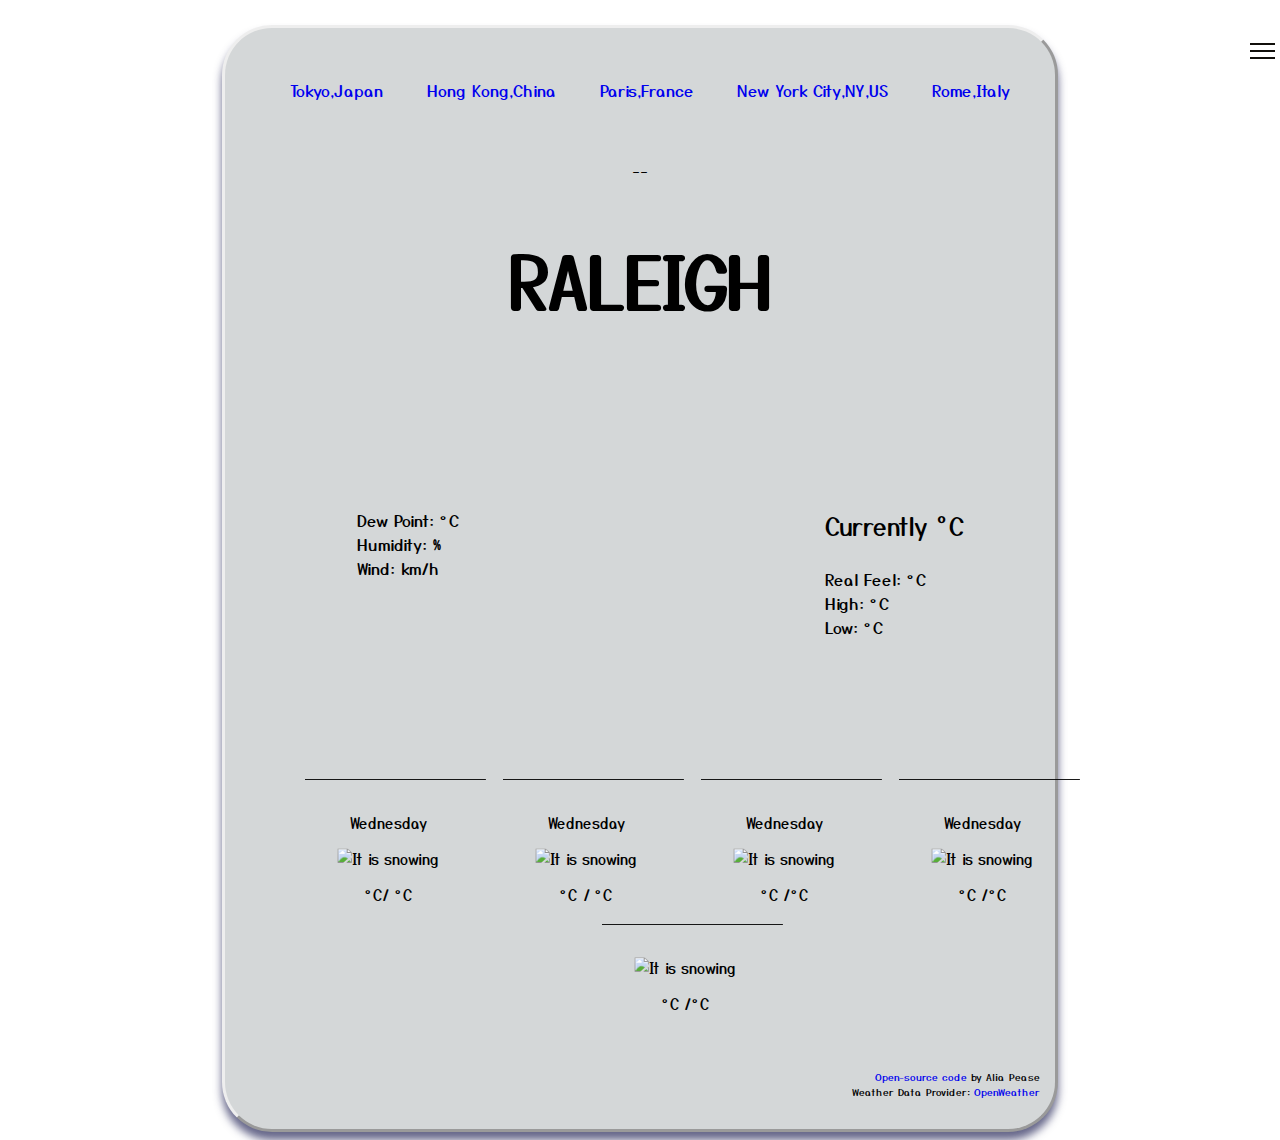
==== commit 8659dd63: "fixed slight bug in conflict with current location and change location" ====
--- a/index.html
+++ b/index.html
@@ -18,7 +18,7 @@
     <link href="src/style.css" rel="stylesheet" />
     <script src="https://cdn.jsdelivr.net/npm/axios/dist/axios.min.js"></script>
   </head>
-  <body>
+  <body class="bod-ani">
     <div class="app">
       <div class="burger">
         <div class="line-1"></div>
@@ -44,18 +44,19 @@
           </label>
           <span id="12-hour">12-hour</span>
         </div>
-        <br />
 
         <div id="current-bg">
           <span id="ani-on">Animations on</span>
           <label class="switch">
-            <input type="checkbox" name="switchani" />
+            <input type="checkbox" name="switchAni" />
             <span class="slider round"></span>
           </label>
           <span id="ani-off">Animations off</span>
         </div>
         <br />
-
+        <br />
+        <br />
+        <br />
         <!--Change City form-->
         <div class="cityForm">
           <div id="form">
@@ -64,15 +65,12 @@
               <input type="text" placeholder="State" class="stateInput" />
               <input type="text" placeholder="Country" class="countryInput" />
               <br />
-              <div class="btn-group">
-                <button type="submit" class="citySubmit" id="citySubmit">
-                  Change city
-                </button>
-                <div id="button">
-                  <button id="currentLocation">Use current location</button>
-                </div>
-              </div>
+              <br />
+              <button type="submit" class="citySubmit" id="citySubmit">
+                Change city
+              </button>
             </form>
+            <button id="currentLocation">Use current location</button>
           </div>
         </div>
         <br />
@@ -175,8 +173,8 @@
       </div>
 
       <br /><br />
-      <div class="container">
-        <div class="fiveDay row">
+      <div class="container forFiv">
+        <div class="row fiveDay">
           <div class="day1 future col-2">
             <p class="date1">Wednesday</p>
             <img
--- a/src/style.css
+++ b/src/style.css
@@ -18,7 +18,9 @@
 body {
   background-repeat: no-repeat;
   background-attachment: fixed;
-  background-image: #000;
+}
+
+.bod-ani {
   background-size: 800%;
   animation: bg-animation 50s infinite alternate;
 }
@@ -42,6 +44,7 @@
   max-width: 800px;
   align-content: center;
   box-shadow: rgba(37, 39, 89, 0.7) 0px 8px 8px 0;
+  border-style: outset;
 }
 /* ========
 Large aspects
@@ -102,8 +105,9 @@
 .slider.round:before {
   border-radius: 50%;
 }
-#current {
-  text-align: right;
+#current,
+#current-time,
+#current-bg {
   padding: 25px;
 }
 /* ========
@@ -118,35 +122,37 @@
   border: none;
   box-shadow: rgba(37, 39, 89, 0.08) 0px 8px 8px 0;
 }
-.citySubmit {
-  height: 30px;
-  border: none;
-  box-shadow: rgba(37, 39, 89, 0.08) 0px 8px 8px 0;
-  transition: 300ms ease-in-out;
-}
+
 .citySubmit,
 #currentLocation {
   text-align: center;
   align-self: center;
+  border-radius: 10px;
+  transition: 300ms ease-in-out;
+  border-style: outset;
+  border: none;
+  box-shadow: 2px 2px 2px 1px rgba(156, 154, 154, 0.8);
+  padding: 15px;
+  display: flex;
+  position: relative;
+}
+.citySubmit {
+  left: 10%;
+  top: 0;
 }
 #currentLocation {
-  border-radius: 50px;
-  color: #ffffff;
-  transition: 300ms ease-in-out;
-  border: none;
-  display: inline-block;
-  left: 12;
-  top: -3;
-}
+  left: 50%;
+  right: 50%;
+  top: -54px;
+}
+
 .crumbs {
   text-align: center;
   display: flex;
   min-height: fit-content;
   justify-content: space-around;
 }
-.popular {
-  padding-left: 20px;
-}
+
 .pop-links {
   display: flex;
   width: 90%;
@@ -154,6 +160,7 @@
   list-style: none;
   padding-right: 20px;
 }
+
 /* ========
 Current City Display
 =========== */
@@ -329,10 +336,42 @@
   }
 }
 
-@media screen and (max-width: 950px) {
-  .fiveDay {
-    transform: scale(0.8);
-    width: 110%;
+@media screen and (max-width: 800px) {
+  .forFiv {
+    transform: scale(0.85) translateX(-10%);
+    width: 120%;
+  }
+  .pop {
+    animation: boomerang_in_smaller 1.5s ease forwards;
+  }
+  .shrink {
+    animation: boomerang_out_smaller 1s ease forwards;
+  }
+  @keyframes boomerang_in_smaller {
+    0% {
+      transform: translateX(0);
+    }
+
+    60% {
+      transform: translateX(-600px);
+    }
+
+    100% {
+      transform: translateX(-400px);
+    }
+  }
+  @keyframes boomerang_out_smaller {
+    0% {
+      transform: translateX(-400px);
+    }
+
+    60% {
+      transform: translateX(-600px);
+    }
+
+    100% {
+      transform: translateX(0);
+    }
   }
 }
 /* ========
@@ -441,13 +480,15 @@
 Image changes
 =========== */
 
-/*Rain*/
+/*Clouds*/
 .cloud {
   width: 200px;
   height: 50px;
   background-color: #000;
   border-radius: 30px;
   position: relative;
+  left: 40px;
+  z-index: 0;
 }
 .cloud_style_1::before {
   content: " ";
@@ -455,13 +496,85 @@
   width: 50px;
   height: 50px;
   top: -20px;
-  left: 25px;
+  left: 20px;
   background-color: #000;
   border-radius: 30px;
   position: relative;
   box-shadow: 40px -10px 0 20px #000, 80px -10px 0 10px #000,
     115px -5px 0 -10px #000;
-}
+  z-index: 0;
+}
+/* Thunder */
+.thunder {
+  animation: flicker 2s infinite, bob 3s ease-in-out infinite;
+}
+
+.bolt {
+  position: relative;
+  width: 80px;
+  height: 50px;
+  margin: 0 auto;
+  left: 0;
+  right: 0;
+  z-index: 1;
+}
+.bolt::before,
+.bolt::after {
+  content: " ";
+  position: absolute;
+  z-index: 1;
+}
+
+.bolt::before {
+  width: 0;
+  height: 0;
+  left: -4px;
+  top: 5px;
+  border-style: solid;
+  border-width: 0px 20px 27px 80px;
+  border-color: transparent transparent #fbeb36 transparent;
+  transform: rotate(-60deg);
+}
+.bolt::after {
+  width: 0;
+  height: 0;
+  left: 4px;
+  top: -40px;
+  border-style: solid;
+  border-width: 0px 20px 27px 80px;
+  border-color: transparent transparent #fbeb36 transparent;
+  transform: rotate(-60deg) scaleY(-1) scaleX(-1);
+}
+
+@keyframes flicker {
+  0% {
+    opacity: 1;
+  }
+  4% {
+    opacity: 0;
+  }
+  6% {
+    opacity: 0.6;
+  }
+  8% {
+    opacity: 0.2;
+  }
+  10% {
+    opacity: 0.9;
+  }
+}
+
+@keyframes bob {
+  0%,
+  100% {
+    transform: translateY(0);
+  }
+  50% {
+    transform: translateY(5px);
+  }
+}
+
+/*Rain*/
 .rain {
   width: 180px;
   height: 140px;
@@ -475,6 +588,8 @@
   background: #789;
   box-shadow: 1px 0.5px 1px 0.5px rgba(0, 0, 0, 0.75);
   animation: rain 0.8s infinite ease-out;
+  z-index: 0;
+  transform: rotate(20deg);
 }
 
 .drop:nth-child(1) {
@@ -485,43 +600,43 @@
 }
 .drop:nth-child(2) {
   height: 20px;
-  top: 5px;
+
   left: -10%;
   animation-delay: -1.4s;
 }
 .drop:nth-child(3) {
   height: 15px;
-  top: 5px;
+
   left: -20%;
   animation-delay: -1.6s;
 }
 .drop:nth-child(4) {
   height: 10px;
-  top: 10px;
+
   left: -30%;
   animation-delay: -1.2s;
 }
 .drop:nth-child(5) {
   height: 20px;
-  top: 15px;
+
   left: -40%;
   animation-delay: -1.6s;
 }
 .drop:nth-child(6) {
   height: 10px;
-  top: 15px;
+
   left: -50%;
   animation-delay: -1.3s;
 }
 .drop:nth-child(7) {
   height: 15px;
-  top: 15px;
+
   left: -60%;
   animation-delay: -2s;
 }
 .drop:nth-child(8) {
   height: 10px;
-  top: 15px;
+
   left: -70%;
   animation-delay: -1.8s;
 }
@@ -536,8 +651,72 @@
     transform: translate(-40px, 100px) rotate(25deg);
   }
 }
+/*Snow*/
+.snow {
+  width: 180px;
+  height: 140px;
+}
+.fall {
+  position: relative;
+  float: right;
+  width: 6px;
+  height: 6px;
+  margin: -10px;
+  left: 20px;
+  background: #789;
+  border-radius: 50%;
+  box-shadow: 1px 0.5px 1px 0.5px rgba(0, 0, 0, 0.75);
+  animation: snowfall 6s infinite ease-out;
+}
+@keyframes snowfall {
+  0% {
+    opacity: 0;
+    transform: translate3d(-30px, 0, 0) scale(1.5);
+  }
+  100% {
+    opacity: 0.2px;
+    transform: translate3d(-60px, 80px, 0) scale(0.6);
+  }
+}
+.fall:nth-child(1) {
+  left: 30%;
+  animation-delay: -4.18;
+}
+.fall:nth-child(2) {
+  left: 20%;
+  animation-delay: -1s;
+}
+.fall:nth-child(3) {
+  left: 10%;
+  animation-delay: -3.5s;
+}
+.fall:nth-child(4) {
+  left: 0%;
+  animation-delay: -4.9s;
+}
+.fall:nth-child(5) {
+  left: -15%;
+  animation-delay: -0.75s;
+}
+.fall:nth-child(6) {
+  left: -25%;
+  animation-delay: -2.7s;
+}
+.fall:nth-child(7) {
+  left: -35%;
+  animation-delay: -4.25s;
+}
+.fall:nth-child(8) {
+  left: -45%;
+  animation-delay: -1.3s;
+}
 
 /* Cloudy */
+.cloud_style_2 {
+  margin: 0 auto;
+  padding: 0;
+}
+
 .cloud_style_2::before {
   content: " ";
   display: block;
@@ -553,133 +732,7 @@
     120px 22px 0 10px #000, 100px -30px 0 10px #fff, 60px -30px 0 10px #fff,
     130px -10px 0 10px #fff;
   padding-top: 15px;
-}
-
-/*Snow*/
-.snow {
-  width: 180px;
-  height: 140px;
-}
-.fall {
-  position: relative;
-  float: right;
-  width: 6px;
-  height: 6px;
-  margin: -10px;
-  left: 20px;
-  background: #789;
-  border-radius: 50%;
-  box-shadow: 1px 0.5px 1px 0.5px rgba(0, 0, 0, 0.75);
-  animation: snowfall 5s infinite ease-out;
-}
-@keyframes snowfall {
-  0% {
-    opacity: 0;
-    transform: translate3d(-30px, 0, 0) scale(1.5);
-  }
-  100% {
-    opacity: 0.2px;
-    transform: translate3d(-60px, 80px, 0) scale(0.6);
-  }
-}
-.fall:nth-child(1) {
-  animation-delay: -4.18;
-}
-.fall:nth-child(2) {
-  left: -5%;
-  animation-delay: -1s;
-}
-.fall:nth-child(3) {
-  left: -15%;
-  animation-delay: -3.5s;
-}
-.fall:nth-child(4) {
-  left: -25%;
-  animation-delay: -4.9s;
-}
-.fall:nth-child(5) {
-  left: -35%;
-  animation-delay: -0.75s;
-}
-.fall:nth-child(6) {
-  left: -45%;
-  animation-delay: -2.7s;
-}
-.fall:nth-child(7) {
-  left: -55%;
-  animation-delay: -4.25s;
-}
-.fall:nth-child(8) {
-  left: -65%;
-  animation-delay: -1.3s;
-}
-
-/* Thunder */
-.thunder {
-  animation: flicker 2s infinite, bob 3s ease-in-out infinite;
-}
-
-.bolt {
-  position: relative;
-  width: 80px;
-  height: 50px;
-  margin: 0 auto;
-  left: 0;
-  right: 0;
-}
-.bolt::before,
-.bolt::after {
-  content: " ";
-  position: absolute;
-}
-
-.bolt::before {
-  width: 0;
-  height: 0;
-  left: -4px;
-  top: 5px;
-  border-style: solid;
-  border-width: 0px 20px 27px 80px;
-  border-color: transparent transparent #fbeb36 transparent;
-  transform: rotate(-60deg);
-}
-.bolt::after {
-  width: 0;
-  height: 0;
-  left: 4px;
-  top: -40px;
-  border-style: solid;
-  border-width: 0px 20px 27px 80px;
-  border-color: transparent transparent #fbeb36 transparent;
-  transform: rotate(-60deg) scaleY(-1) scaleX(-1);
-}
-
-@keyframes flicker {
-  0% {
-    opacity: 1;
-  }
-  4% {
-    opacity: 0;
-  }
-  6% {
-    opacity: 0.6;
-  }
-  8% {
-    opacity: 0.2;
-  }
-  10% {
-    opacity: 0.9;
-  }
-}
-
-@keyframes bob {
-  0%,
-  100% {
-    transform: translateY(0);
-  }
-  50% {
-    transform: translateY(5px);
-  }
+  animation: bob 3s ease-in-out infinite;
 }
 
 /* Sunny */
@@ -822,3 +875,62 @@
     transform: translate(10px, 0) rotate(-90deg);
   }
 }
+/*Img animation*/
+.Anone {
+  animation: none;
+}
+.drop.Anone {
+  animation: none;
+  height: 100px;
+  width: 0.1px;
+  border-style: none dotted none none;
+  background: transparent;
+  box-shadow: none;
+}
+.Anone.fall {
+  transform: scale(2);
+  box-shadow: 1px 0.5px 1px 0.5px rgba(177, 175, 175, 0.75);
+  background: rgb(255, 255, 255);
+}
+
+.Anone.fall:nth-child(1) {
+  left: 5%;
+  top: 40%;
+}
+.Anone.fall:nth-child(2) {
+  left: -5%;
+  top: 15%;
+}
+.Anone.fall:nth-child(3) {
+  left: -15%;
+  top: 30%;
+}
+.Anone.fall:nth-child(4) {
+  left: -25%;
+  top: 10%;
+}
+.Anone.fall:nth-child(5) {
+  left: -45%;
+  top: 20%;
+}
+.Anone.fall:nth-child(6) {
+  left: -35%;
+  top: 35%;
+}
+.Anone.fall:nth-child(7) {
+  left: -60%;
+  top: 12%;
+}
+.Anone.fall:nth-child(8) {
+  left: -62%;
+  top: 40%;
+}
+.Anone.misty:nth-child(1),
+.Anone.misty:nth-child(2),
+.Anone.misty:nth-child(3),
+.Anone.misty:nth-child(4),
+.Anone.misty:nth-child(5),
+.Anone.misty:nth-child(6) {
+  animation: none;
+  transform: rotate(90deg);
+}
